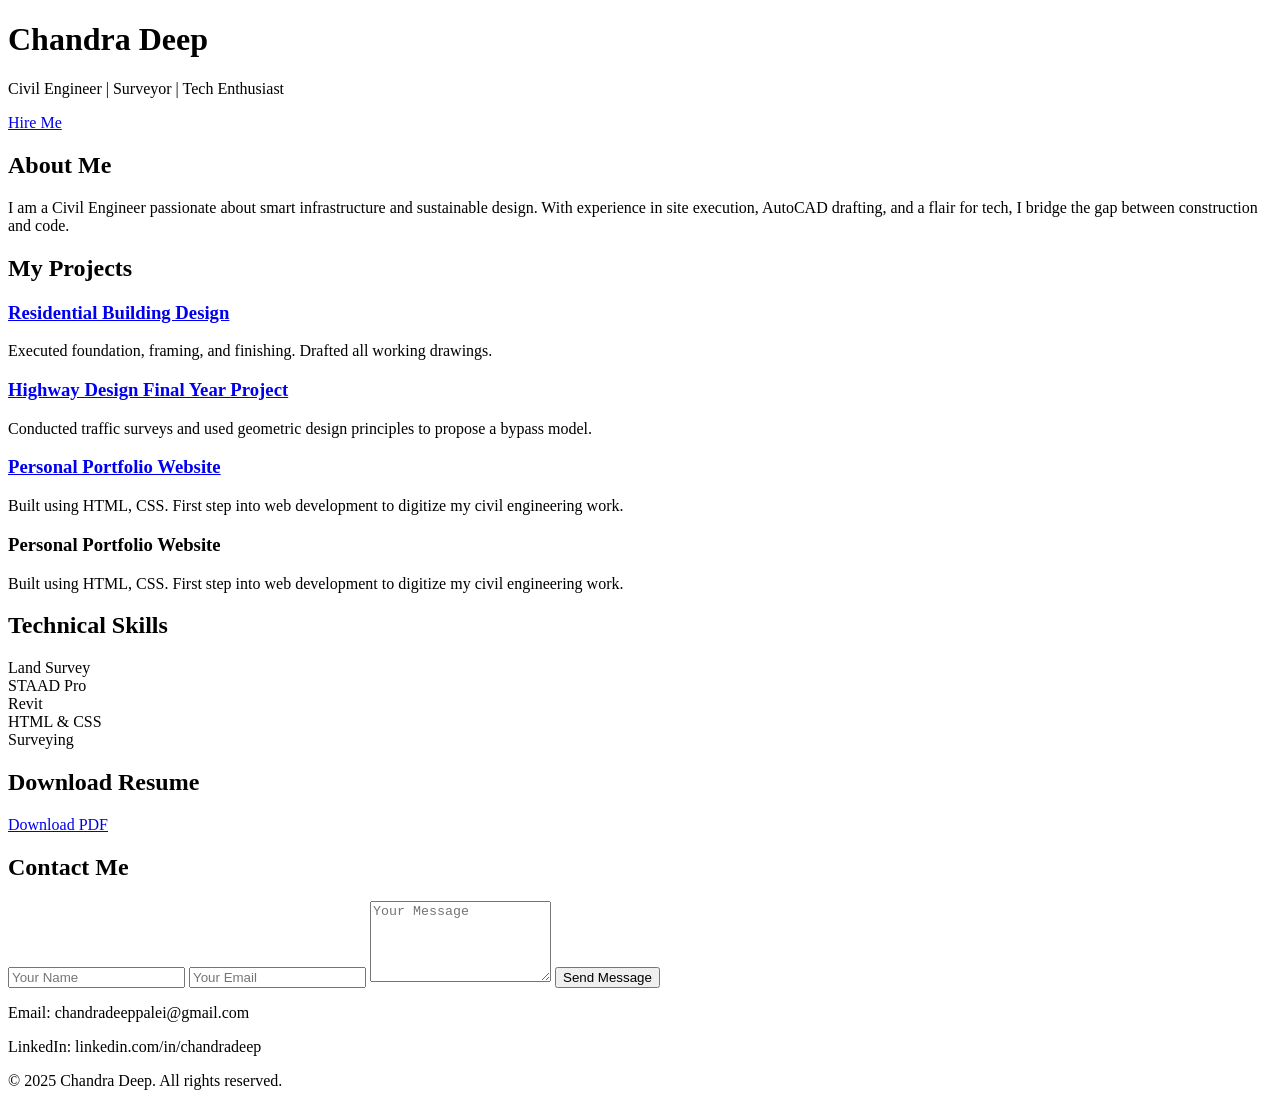
==== Index.html @ b4eb3fa0 "Create Index.html Addd new" ====
<!DOCTYPE html>
<html lang="en">
<head>
  <meta charset="UTF-8" />
  <meta name="viewport" content="width=device-width, initial-scale=1.0"/>
  <title>Chandra Deep | Civil Engineer</title>
  <link rel="stylesheet" href="style.css" />
</head>
<body>
  <header class="hero">
    <div class="hero-text">
      <h1>Chandra Deep</h1>
      <p>Civil Engineer | Surveyor | Tech Enthusiast</p>
      <a href="mail" class="btn">Hire Me</a>
    </div>
  </header>

  <section id="about" class="section">
    <h2>About Me</h2>
    <p>I am a Civil Engineer passionate about smart infrastructure and sustainable design. With experience in site execution, AutoCAD drafting, and a flair for tech, I bridge the gap between construction and code.</p>
  </section>

  <section id="projects" class="section">
    <h2>My Projects</h2>
    <div class="project-grid">
      <div class="card">
        <a href="/project_1.html"><h3>Residential Building Design</h3></a>
        <p>Executed foundation, framing, and finishing. Drafted all working drawings.</p>
      </div>
      <div class="card">
        <a href="/project_2.html"><h3>Highway Design Final Year Project</h3></a>
        <p>Conducted traffic surveys and used geometric design principles to propose a bypass model.</p>
      </div>
      <div class="card">
        <a href="/portfolio.html"><h3>Personal Portfolio Website</h3></a>
        <p>Built using HTML, CSS. First step into web development to digitize my civil engineering work.</p>
      </div>
      <div class="card">
        <h3>Personal Portfolio Website</h3>
        <p>Built using HTML, CSS. First step into web development to digitize my civil engineering work.</p>
      </div>
    </div>
  </section>
  
  <section id="skills" class="section">
    <h2>Technical Skills</h2>
    <div class="skills">
      <div class="skill">
        <label>Land Survey</label>
        <div class="bar"><div style="width: 30%"></div></div>
      </div>
      <div class="skill">
        <label>STAAD Pro</label>
        <div class="bar"><div style="width: 80%"></div></div>
      </div>
      <div class="skill">
        <label>Revit</label>
        <div class="bar"><div style="width: 70%"></div></div>
      </div>
      <div class="skill">
        <label>HTML & CSS</label>
        <div class="bar"><div style="width: 60%"></div></div>
      </div>
      <div class="skill">
        <label>Surveying</label>
        <div class="bar"><div style="width: 60%"></div></div>
      </div>
    </div>
  </section>

  <section id="resume" class="section">
    <h2>Download Resume</h2>
    <a href="/Chandra Deep resume.pdf" download class="btn">Download PDF</a>
  </section>

  <section id="contact" class="section">
    <h2>Contact Me</h2>
    <form class="contact-form">
      <input type="text" placeholder="Your Name" required />
      <input type="email" placeholder="Your Email" required />
      <textarea rows="5" placeholder="Your Message" required></textarea>
      <button type="submit">Send Message</button>
    </form>
    <p>Email: chandradeeppalei@gmail.com</p>
    <p>LinkedIn: linkedin.com/in/chandradeep</p>
  </section>

  <footer>
    <p>&copy; 2025 Chandra Deep. All rights reserved.</p>
  </footer>
</body>
</html>
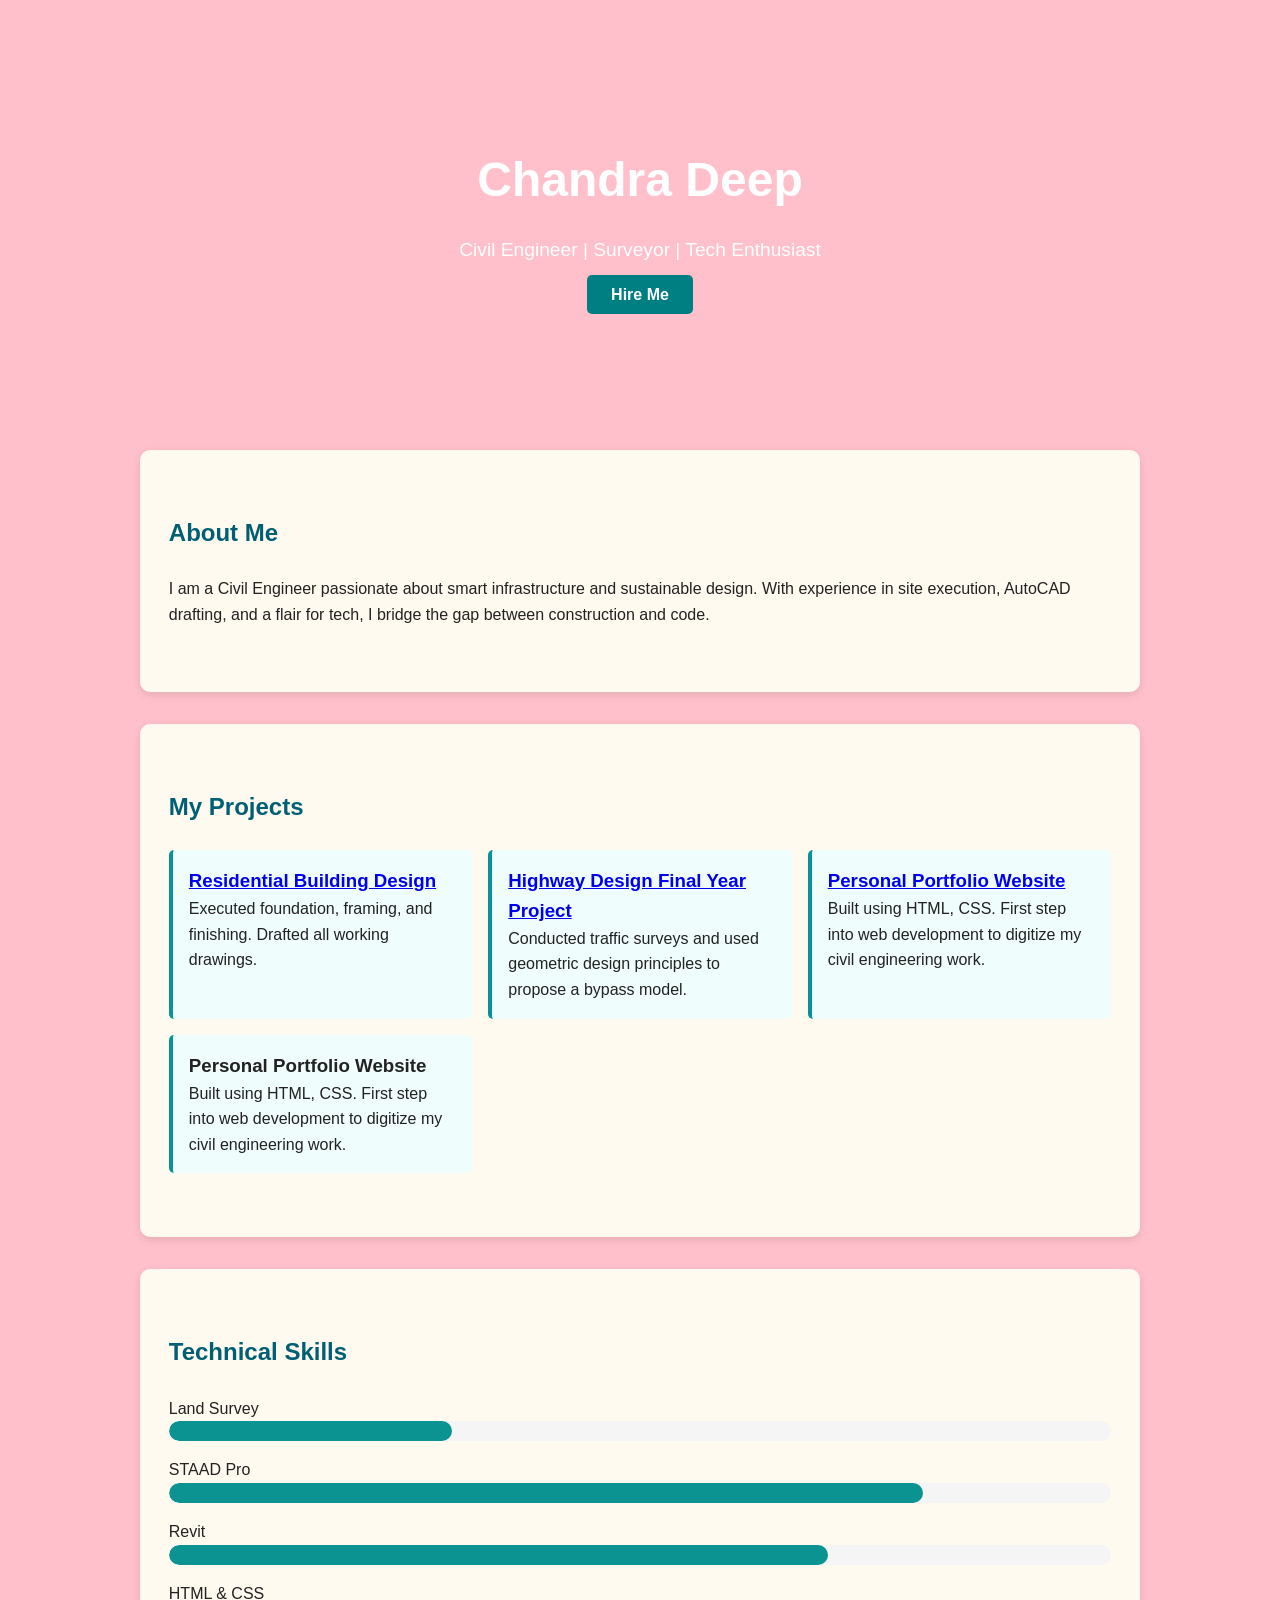
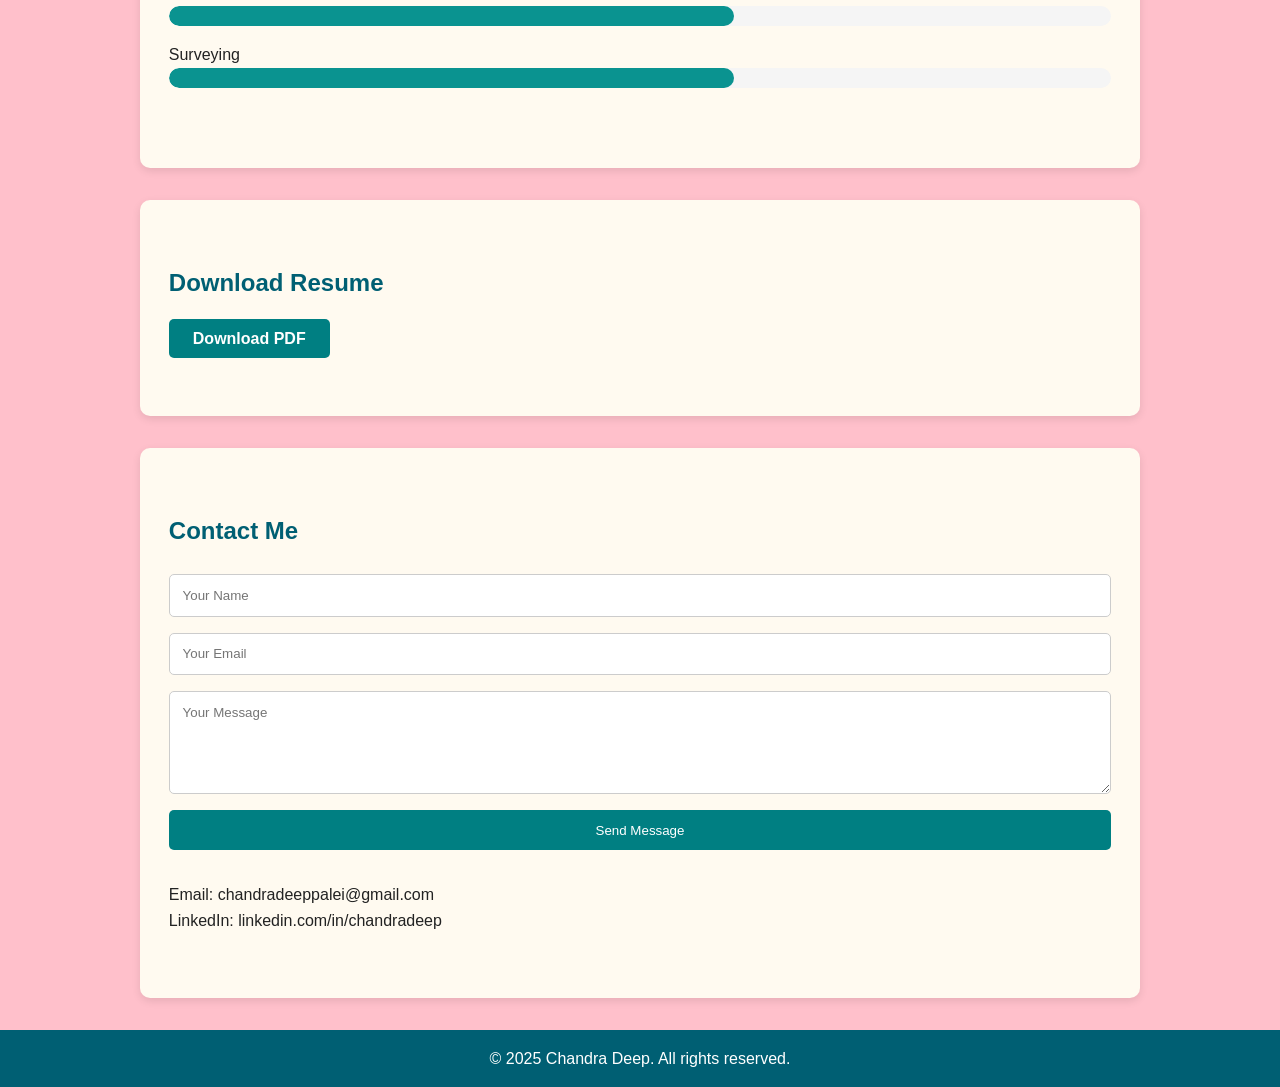
==== commit 7b02d98b: "Update Index.html Add download link" ====
--- a/Index.html
+++ b/Index.html
@@ -70,7 +70,7 @@
 
   <section id="resume" class="section">
     <h2>Download Resume</h2>
-    <a href="/Chandra Deep resume.pdf" download class="btn">Download PDF</a>
+    <a href="Chandra Deep resume.pdf" download class="btn">Download PDF</a>
   </section>
 
   <section id="contact" class="section">
--- a/style.css
+++ b/style.css
@@ -0,0 +1,156 @@
+* {
+  box-sizing: border-box;
+  margin: 0;
+  padding: 0;
+  font-family: "Segoe UI", sans-serif;
+}
+
+body {
+  background: pink;
+  color: #222;
+  line-height: 1.6;
+}
+
+.hero {
+  background: url('https://images.unsplash.com/photo-1626885930974-4b69aa21bbf9?q=80&w=1046&auto=format&fit=crop&ixlib=rb-4.0.3&ixid=M3wxMjA3fDB8MHxwaG90by1wYWdlfHx8fGVufDB8fHx8fA%3D%3D') no-repeat center center/cover;
+  height: 50vh;
+  display: flex;
+  justify-content: center;
+  align-items: center;
+  color: white;
+  text-align: center;
+}
+.hero_building {
+  background: url('https://plus.unsplash.com/premium_photo-1682148932578-5566a9808f48?q=80&w=1170&auto=format&fit=crop&ixlib=rb-4.0.3&ixid=M3wxMjA3fDB8MHxwaG90by1wYWdlfHx8fGVufDB8fHx8fA%3D%3D') no-repeat center center/cover;
+  height: 50vh;
+  display: flex;
+  justify-content: center;
+  align-items: center;
+  color: white;
+  text-align: center;
+}
+.hero_highway {
+  background: url('https://images.unsplash.com/photo-1503708928676-1cb796a0891e?q=80&w=1074&auto=format&fit=crop&ixlib=rb-4.0.3&ixid=M3wxMjA3fDB8MHxwaG90by1wYWdlfHx8fGVufDB8fHx8fA%3D%3D') no-repeat center center/cover;
+  height: 50vh;
+  display: flex;
+  justify-content: center;
+  align-items: center;
+  color: white;
+  text-align: center;
+}
+.hero_portfolio {
+  background: url('https://images.unsplash.com/photo-1507238691740-187a5b1d37b8?q=80&w=1055&auto=format&fit=crop&ixlib=rb-4.0.3&ixid=M3wxMjA3fDB8MHxwaG90by1wYWdlfHx8fGVufDB8fHx8fA%3D%3D') no-repeat center center/cover;
+  height: 50vh;
+  display: flex;
+  justify-content: center;
+  align-items: center;
+  color: white;
+  text-align: center;
+}
+.hero-text h1 {
+  font-size: 3rem;
+  color: ;
+}
+
+.hero-text p {
+  margin: 1rem 0;
+  font-size: 1.2rem;
+}
+
+.btn {
+  background: #007f82;
+  color: white;
+  padding: 0.7rem 1.5rem;
+  border: none;
+  border-radius: 5px;
+  text-decoration: none;
+  font-weight: bold;
+  transition: background 0.3s ease;
+}
+
+.btn:hover {
+  background: #005f60;
+}
+
+.section {
+  padding: 4rem 1.8rem;
+  max-width: 1000px;
+  margin: auto;
+  background: floralwhite;
+  margin-bottom: 2rem;
+  border-radius: 10px;
+  box-shadow: 0 3px 8px rgba(0,0,0,0.1);
+}
+
+h2 {
+  margin-bottom: 1.5rem;
+  color: #005f73;
+}
+
+.skills .skill {
+  margin-bottom: 1rem;
+}
+
+.skills label {
+  display: block;
+  margin-bottom: .orem;
+}
+
+.bar {
+  background: whitesmoke;
+  border-radius: 20px;
+  overflow: hidden;
+  height: 20px;
+}
+
+.bar div {
+  height: 100%;
+  background: #0a9390;
+  border-radius: 20px;
+}
+
+.project-grid {
+  display: grid;
+  grid-template-columns: repeat(auto-fit, minmax(250px, 1fr));
+  gap: 1rem;
+}
+
+.card {
+  padding: 1rem;
+  background: #f0fdfd;
+  border-left: 4px solid #0a9396;
+  border-radius: 5px;
+}
+
+.contact-form {
+  display: flex;
+  flex-direction: column;
+  gap: 1rem;
+  margin-bottom: 2rem;
+}
+
+.contact-form input,
+.contact-form textarea {
+  padding: 0.8rem;
+  border: 1px solid #ccc;
+  border-radius: 5px;
+}
+
+.contact-form button {
+  background: #007f82;
+  color: white;
+  border: none;
+  padding: 0.8rem;
+  border-radius: 5px;
+  cursor: pointer;
+}
+
+.contact-form button:hover {
+  background: #005f60;
+}
+
+footer {
+  background: #005f73;
+  color: white;
+  text-align: center;
+  padding: 1rem;
